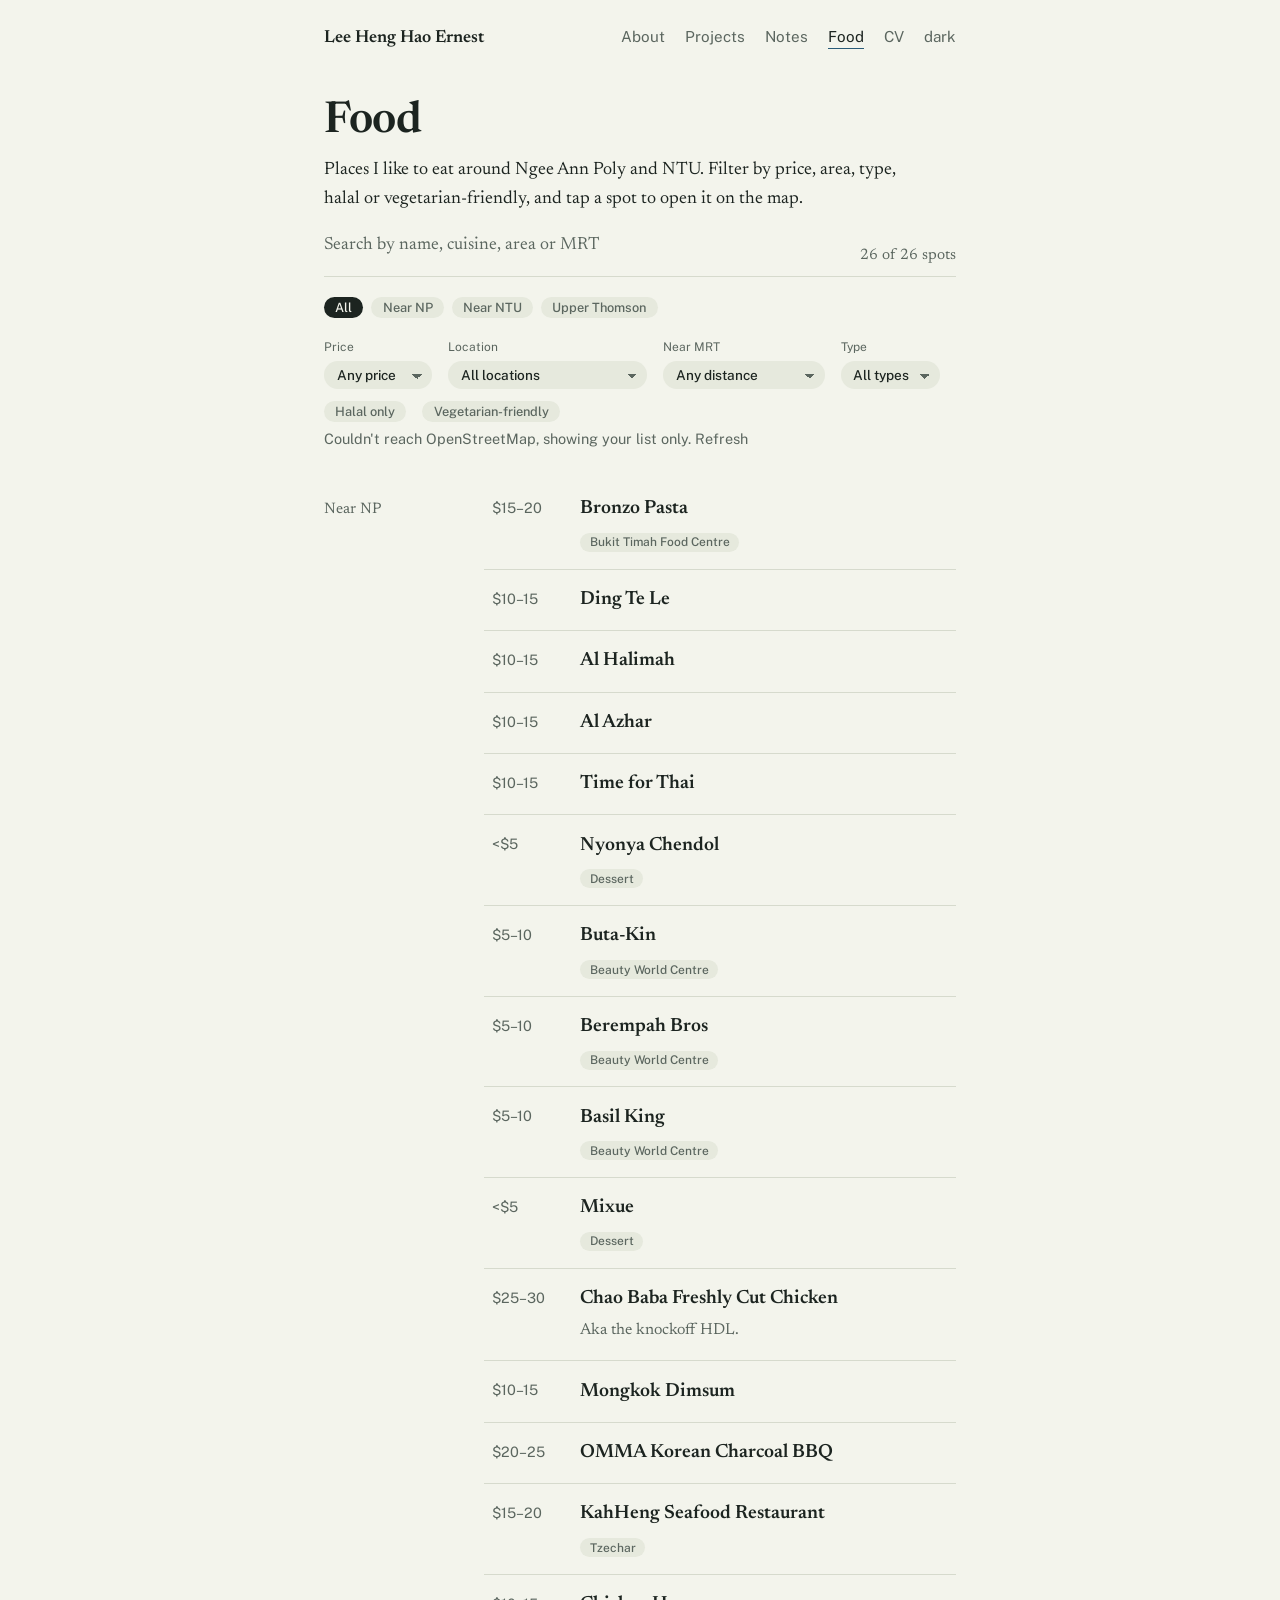
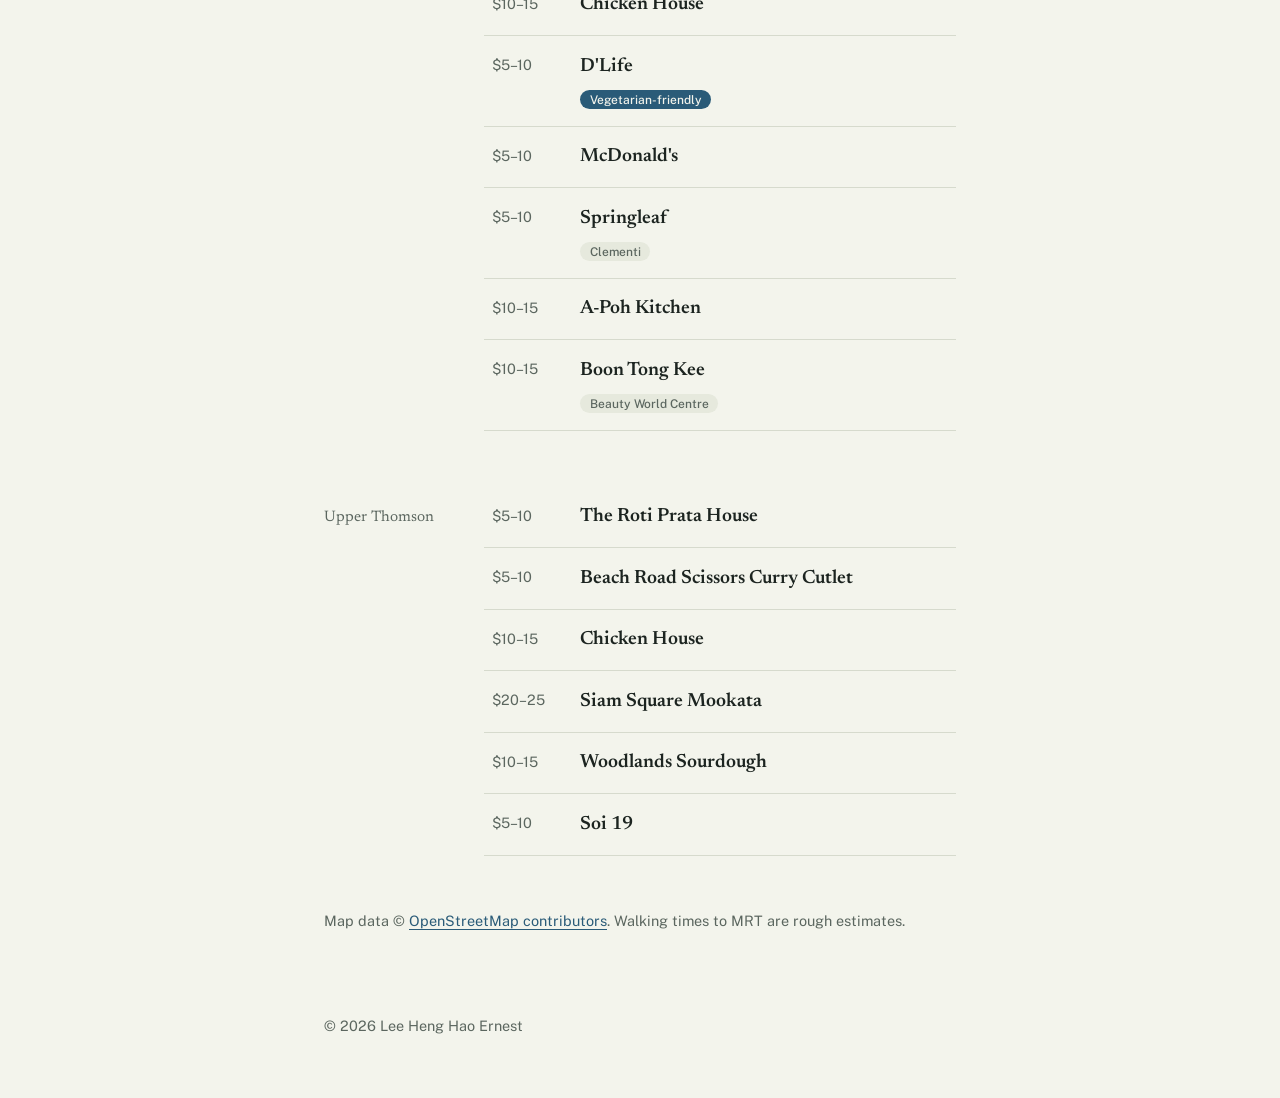
==== food.html @ 2e6ed36f "Update adding food entries" ====
<!doctype html>
<html lang="en">
<head>
  <meta charset="utf-8">
  <meta name="viewport" content="width=device-width, initial-scale=1">
  <title>Food | Lee Heng Hao Ernest</title>
  <meta name="description" content="Places to eat near NP and NTU.">
  <meta name="theme-color" content="#f3f4ec">
  <link rel="stylesheet" href="style.css">

  <!-- Google Fonts -->
  <link rel="preconnect" href="https://fonts.googleapis.com">
  <link rel="preconnect" href="https://fonts.gstatic.com" crossorigin>
  <link href="https://fonts.googleapis.com/css2?family=Newsreader:ital,opsz,wght@0,6..72,400;0,6..72,600;1,6..72,400&family=Public+Sans:wght@400;500&display=swap" rel="stylesheet">

  <script>document.documentElement.classList.add('js');try{var t=localStorage.getItem('theme');if(t)document.documentElement.dataset.theme=t}catch(e){}</script>
</head>
<body>

  <a class="skip" href="#main">Skip to content</a>

  <header class="bar">
    <a class="brand" href="index.html">Lee Heng Hao Ernest</a>
    <nav aria-label="Main">
      <a href="index.html">About</a>
      <a href="projects.html">Projects</a>
      <a href="notes.html">Notes</a>
      <a href="food.html" aria-current="page">Food</a>
      <a href="cv.pdf">CV</a>
      <button id="theme" type="button" class="plain">dark</button>
    </nav>
  </header>

  <main id="main" class="page">
    <h1>Food</h1>
    <p class="lede" data-words>Places I like to eat around Ngee Ann Poly and NTU. Filter by price, area, type, halal or vegetarian-friendly, and tap a spot to open it on the map.</p>

    <div class="search-header tight">
      <div class="search-input-wrapper">
        <input type="text" id="food-search" placeholder="Search by name, cuisine, area or MRT" autocomplete="off">
        <button id="food-clear" type="button" aria-label="Clear search" hidden>&times;</button>
      </div>
      <div id="food-count" class="matches-count" aria-live="polite"></div>
    </div>

    <div class="chips" role="group" aria-label="Near campus">
      <button class="chip" type="button" data-campus="" aria-pressed="true">All</button>
      <button class="chip" type="button" data-campus="np" aria-pressed="false">Near NP</button>
      <button class="chip" type="button" data-campus="ntu" aria-pressed="false">Near NTU</button>
      <button class="chip" type="button" data-campus="ut" aria-pressed="false">Upper Thomson</button>
    </div>

    <div class="filters">
      <label class="field"><span>Price</span><select id="f-price"></select></label>
      <label class="field"><span>Location</span><select id="f-loc"></select></label>
      <label class="field"><span>Near MRT</span><select id="f-mrt"></select></label>
      <label class="field"><span>Type</span><select id="f-type"></select></label>
      <button class="chip" id="food-halal" type="button" aria-pressed="false">Halal only</button>
      <button class="chip" id="food-veg" type="button" aria-pressed="false">Vegetarian-friendly</button>
      <button class="plain" id="food-reset" type="button" hidden>Reset</button>
    </div>


    <p class="count"><span id="food-status"></span> <button class="plain" id="food-refresh" type="button">Refresh</button></p>

    <details id="food-map" hidden>
      <summary>Show map</summary>
      <iframe title="Map of food spots" loading="lazy"></iframe>
    </details>

    <div id="food-list" class="food-list"></div>
    <p class="count">Map data © <a href="https://www.openstreetmap.org/copyright">OpenStreetMap contributors</a>. Walking times to MRT are rough estimates.</p>
  </main>

  <footer class="foot">
    <span>© <span id="yr">2026</span> Lee Heng Hao Ernest</span>
  </footer>

  <script src="main.js" defer></script>
  <script src="food.js" defer></script>
</body>
</html>
---- style.css ----
:root{
  --bg:#f3f4ec;--ink:#1c2420;--mute:#5b665f;--line:#d6dacd;--accent:#2a5b78;--chip:#e6e9dd;
  --serif:'Newsreader',Georgia,'Times New Roman',serif;
  --sans:'Public Sans',system-ui,-apple-system,'Segoe UI',sans-serif;
  color-scheme:light;
}
:root[data-theme=dark]{--bg:#141a17;--ink:#e8ebe2;--mute:#9aa59d;--line:#2b3530;--accent:#8fc1dc;--chip:#1f2823;color-scheme:dark}
@media(prefers-color-scheme:dark){
  :root:not([data-theme=light]){--bg:#141a17;--ink:#e8ebe2;--mute:#9aa59d;--line:#2b3530;--accent:#8fc1dc;--chip:#1f2823;color-scheme:dark}
}

*{box-sizing:border-box}
html{-webkit-text-size-adjust:100%}
body{margin:0;background:var(--bg);color:var(--ink);font:1.125rem/1.65 var(--serif);transition:background .3s,color .3s}
a{color:var(--accent);text-underline-offset:.2em;text-decoration-thickness:1px}
a:hover{text-decoration-thickness:2px}
:focus-visible{outline:2px solid var(--accent);outline-offset:3px;border-radius:2px}
.skip{position:absolute;left:-999px;top:0;background:var(--ink);color:var(--bg);padding:.5rem 1rem;z-index:10}
.skip:focus{left:0}

/* header + footer */
.bar,.page,.foot{max-width:42rem;margin-inline:auto;padding-inline:1.25rem}
.bar{display:flex;justify-content:space-between;align-items:baseline;gap:1rem;padding-block:1.5rem;font-family:var(--sans);font-size:.95rem}
.brand{color:var(--ink);font:600 1.1rem var(--serif);text-decoration:none}
.bar nav{display:flex;gap:1.25rem;align-items:baseline}
.bar nav a{color:var(--mute);text-decoration:none;background:linear-gradient(var(--accent),var(--accent)) 0 100%/0 1px no-repeat;transition:background-size .25s,color .2s}
.bar nav a:hover,.bar nav a[aria-current]{color:var(--ink);background-size:100% 1px}
.plain{font:inherit;color:var(--mute);background:none;border:0;padding:0;cursor:pointer}
.plain:hover{color:var(--ink)}
.foot{padding-block:3rem 4rem;color:var(--mute);font:.9rem var(--sans)}

/* page + transitions */
.page{padding-block:1rem 2rem;animation:in .4s ease backwards}
@keyframes in{from{opacity:0}}
.leaving .page{opacity:0;transform:translateY(-8px);transition:opacity .2s,transform .2s}

/* type */
h1{font-size:clamp(2rem,6vw,2.75rem);line-height:1.15;margin:.5rem 0;font-weight:600;letter-spacing:-.01em}
h2{font-size:1.3rem;font-weight:600;margin:2.75rem 0 .75rem}
h3{font-size:1.2rem;font-weight:600;margin:0}
p{margin:.5rem 0}
ul{padding-left:1.25rem;margin:.5rem 0}
li{margin:.25rem 0}
.lede{max-width:36rem}
.native{color:var(--mute);margin:0}
.links{display:flex;flex-wrap:wrap;gap:.25rem 1.25rem;font-family:var(--sans);font-size:.95rem}
.count{color:var(--mute);font:.9rem var(--sans)}

/* intro */
.intro{display:flex;justify-content:space-between;align-items:center;gap:1.5rem;margin-top:1rem}
.avatar{width:7.5rem;height:7.5rem;border-radius:50%;object-fit:cover;flex:none}
.hello{font:inherit;color:var(--accent);background:none;border:0;padding:0;cursor:pointer;border-bottom:2px dotted currentColor}
.hello.swap{animation:swap .35s}
@keyframes swap{50%{opacity:0;transform:translateY(-6px)}}

/* chips */
.chips{display:flex;flex-wrap:wrap;gap:.5rem}
.chip{font:500 .8rem var(--sans);padding:.2rem .7rem;border-radius:999px;background:var(--chip);color:var(--mute);border:0;cursor:pointer;text-decoration:none;transition:background .2s,color .2s}
.chip:hover{color:var(--ink)}
.chip[aria-pressed=true]{background:var(--ink);color:var(--bg)}

/* project rows */
.rows{margin-top:.5rem}
.row{position:relative;display:grid;grid-template-columns:3.25rem 1fr;gap:0 1rem;padding:1.1rem 0;border-top:1px solid var(--line);transition:padding-left .25s}
.row:last-child{border-bottom:1px solid var(--line)}
.row::before{content:"";position:absolute;left:0;top:1.1rem;bottom:1.1rem;width:2px;background:var(--accent);transform:scaleY(0);transition:transform .25s}
.row:hover{padding-left:.75rem}
.row:hover::before{transform:scaleY(1)}
.yr{font:.85rem var(--sans);color:var(--mute);padding-top:.4rem}
.row h3 a{color:var(--ink);text-decoration:none}
.row h3 a::after{content:"";position:absolute;inset:0}
.row p{color:var(--mute);font-size:1rem;margin:.15rem 0}
.row .meta{position:relative;display:flex;flex-wrap:wrap;gap:.4rem;margin-top:.6rem}

@media(max-width:34rem){
  .intro{flex-direction:column-reverse;align-items:flex-start}
  .row{grid-template-columns:1fr}
  .yr{padding:0}
}
/* reveals (only hidden when JS is running) */
.line{display:block;overflow:hidden;padding-bottom:.14em;margin-bottom:-.14em}
.rise{display:block;transform-origin:left bottom}
.js .line:not(.in)>.rise{opacity:0;transform:translateY(110%) skewY(10deg)}
.line.in>.rise{animation:rise .9s cubic-bezier(.2,.7,.2,1) both}
@keyframes rise{from{opacity:0;transform:translateY(110%) skewY(10deg)}}
.js [data-words]:not(.in) .w{opacity:0}
[data-words].in .w{animation:fade .6s ease var(--d,0s) both}
@keyframes fade{from{opacity:0}}
.js .row:not(.in){opacity:0}
.row.in{animation:slide .8s cubic-bezier(.2,.7,.2,1) var(--d,0s) both}
@keyframes slide{from{opacity:0;transform:translateX(-50px)}}
ul.reveal{list-style:none;padding-left:1.4rem}
ul.reveal li{position:relative}
ul.reveal li::before{content:"*";position:absolute;left:-1.3rem;top:.15em;color:var(--accent);font-weight:600}
.js ul.reveal:not(.in) li{opacity:0}
ul.reveal.in li{animation:fade .6s ease var(--d,0s) both}

/* custom cursor (fine pointers only) */
.cursor{position:fixed;left:0;top:0;z-index:50;pointer-events:none;mix-blend-mode:difference;opacity:0;transition:opacity .2s}
.cursor.on{opacity:1}
.cursor span{display:block;width:14px;height:14px;margin:-7px 0 0 -7px;border-radius:50%;background:#fff;transition:transform .25s cubic-bezier(.2,.7,.2,1)}
.cursor.hover span{transform:scale(3)}
.cursor.down span{transform:scale(.7)}
.has-cursor,.has-cursor *{cursor:none!important}

@media(prefers-reduced-motion:reduce){
  *,*::before{animation:none!important;transition:none!important}
}

/* --- Notes Minimalist List Layout --- */
.search-header {
  display: flex;
  justify-content: space-between;
  align-items: flex-end;
  border-bottom: 1px solid var(--line);
  padding-bottom: 0.5rem;
  margin-bottom: 3rem;
  gap: 1rem;
}

.search-input-wrapper {
  flex: 1;
  position: relative;
  display: flex;
  align-items: center;
}

.search-input-wrapper input {
  width: 100%;
  border: none;
  background: transparent;
  font: inherit;
  font-size: 1.1rem;
  color: var(--ink);
  padding: 0.5rem 2rem 0.5rem 0;
  outline: none;
}

.search-input-wrapper input::placeholder {
  color: var(--mute);
}

#clear-search {
  position: absolute;
  right: 0;
  background: none;
  border: none;
  color: var(--accent);
  font-size: 1.5rem;
  cursor: pointer;
  line-height: 1;
}

.matches-count {
  color: var(--mute);
  font-size: 0.95rem;
  white-space: nowrap;
}

.level-group {
  display: grid;
  grid-template-columns: 8rem 1fr;
  gap: 2rem;
  margin-bottom: 3.5rem;
  align-items: baseline;
}

.level-sidebar {
  color: var(--mute);
  font-size: 0.95rem;
}

.level-content {
  display: flex;
  flex-direction: column;
}

.note-row {
  display: grid;
  grid-template-columns: 6rem 1fr auto;
  gap: 1.5rem;
  padding: 0.85rem 0.5rem;
  text-decoration: none;
  color: var(--ink);
  border-bottom: 1px solid transparent;
  transition: padding-left 0.2s, background 0.2s;
}

.note-row:hover {
  padding-left: 1rem;
  background: var(--chip);
  border-radius: 4px;
}

.note-row .code {
  color: var(--mute);
  font-family: var(--sans);
  font-size: 0.95rem;
}

.note-row .title {
  font-weight: 500;
}

.note-row .badge-text {
  color: var(--mute);
  font-family: var(--sans);
  font-size: 0.85rem;
}

.no-results {
  color: var(--mute);
  font-style: italic;
}

@media(max-width: 38rem) {
  .search-header {
    flex-direction: column;
    align-items: flex-start;
  }
  .level-group {
    grid-template-columns: 1fr;
    gap: 1rem;
  }
  .note-row {
    grid-template-columns: 4.5rem 1fr auto;
    gap: 0.75rem;
  }
}
/* --- Food page --- */
.search-header.tight{margin-bottom:1.25rem}
#food-clear{position:absolute;right:0;background:none;border:none;color:var(--accent);font-size:1.5rem;cursor:pointer;line-height:1}
.filters{display:flex;flex-wrap:wrap;align-items:flex-end;gap:.75rem 1rem;margin:1.25rem 0 .5rem;font-family:var(--sans)}
.field{display:flex;flex-direction:column;gap:.2rem;font-size:.75rem;color:var(--mute)}
.field select{appearance:none;-webkit-appearance:none;font:500 .85rem var(--sans);color:var(--ink);background-color:var(--chip);
  background-image:linear-gradient(45deg,transparent 50%,var(--mute) 50%),linear-gradient(135deg,var(--mute) 50%,transparent 50%);
  background-position:calc(100% - 15px) 55%,calc(100% - 10px) 55%;background-size:5px 5px;background-repeat:no-repeat;
  border:0;border-radius:999px;padding:.35rem 1.9rem .35rem .8rem;cursor:pointer;max-width:100%}
#food-halal{align-self:flex-end}
.food-list{margin-top:2rem}
.spot{position:relative;display:grid;grid-template-columns:4.5rem 1fr;gap:0 1rem;padding:.9rem .5rem;border-bottom:1px solid var(--line);transition:padding-left .25s,background .2s}
.spot:hover{padding-left:1rem;background:var(--chip);border-radius:4px}
.spot .pr{font:.9rem var(--sans);color:var(--mute);padding-top:.35rem}
.spot h3 a{color:var(--ink);text-decoration:none}
.spot h3 a::after{content:"";position:absolute;inset:0}
.spot p{color:var(--mute);font-size:1rem;margin:.15rem 0}
.spot .meta{position:relative;display:flex;flex-wrap:wrap;gap:.4rem;margin-top:.5rem}
.tag{font:500 .75rem var(--sans);padding:.15rem .6rem;border-radius:999px;background:var(--chip);color:var(--mute)}
.spot:hover .tag{background:var(--bg)}
.tag.halal{background:var(--accent);color:var(--bg)}
#food-map{margin:1rem 0}
#food-map summary{cursor:pointer;font:.95rem var(--sans);color:var(--accent)}
#food-map iframe{width:100%;height:420px;border:1px solid var(--line);border-radius:4px;margin-top:.75rem}
@media(max-width:34rem){.spot{grid-template-columns:1fr}.spot .pr{padding:0}}
.tag.veg{background:var(--accent);color:var(--bg)}
a.tag{text-decoration:none}a.tag:hover{color:var(--ink)}
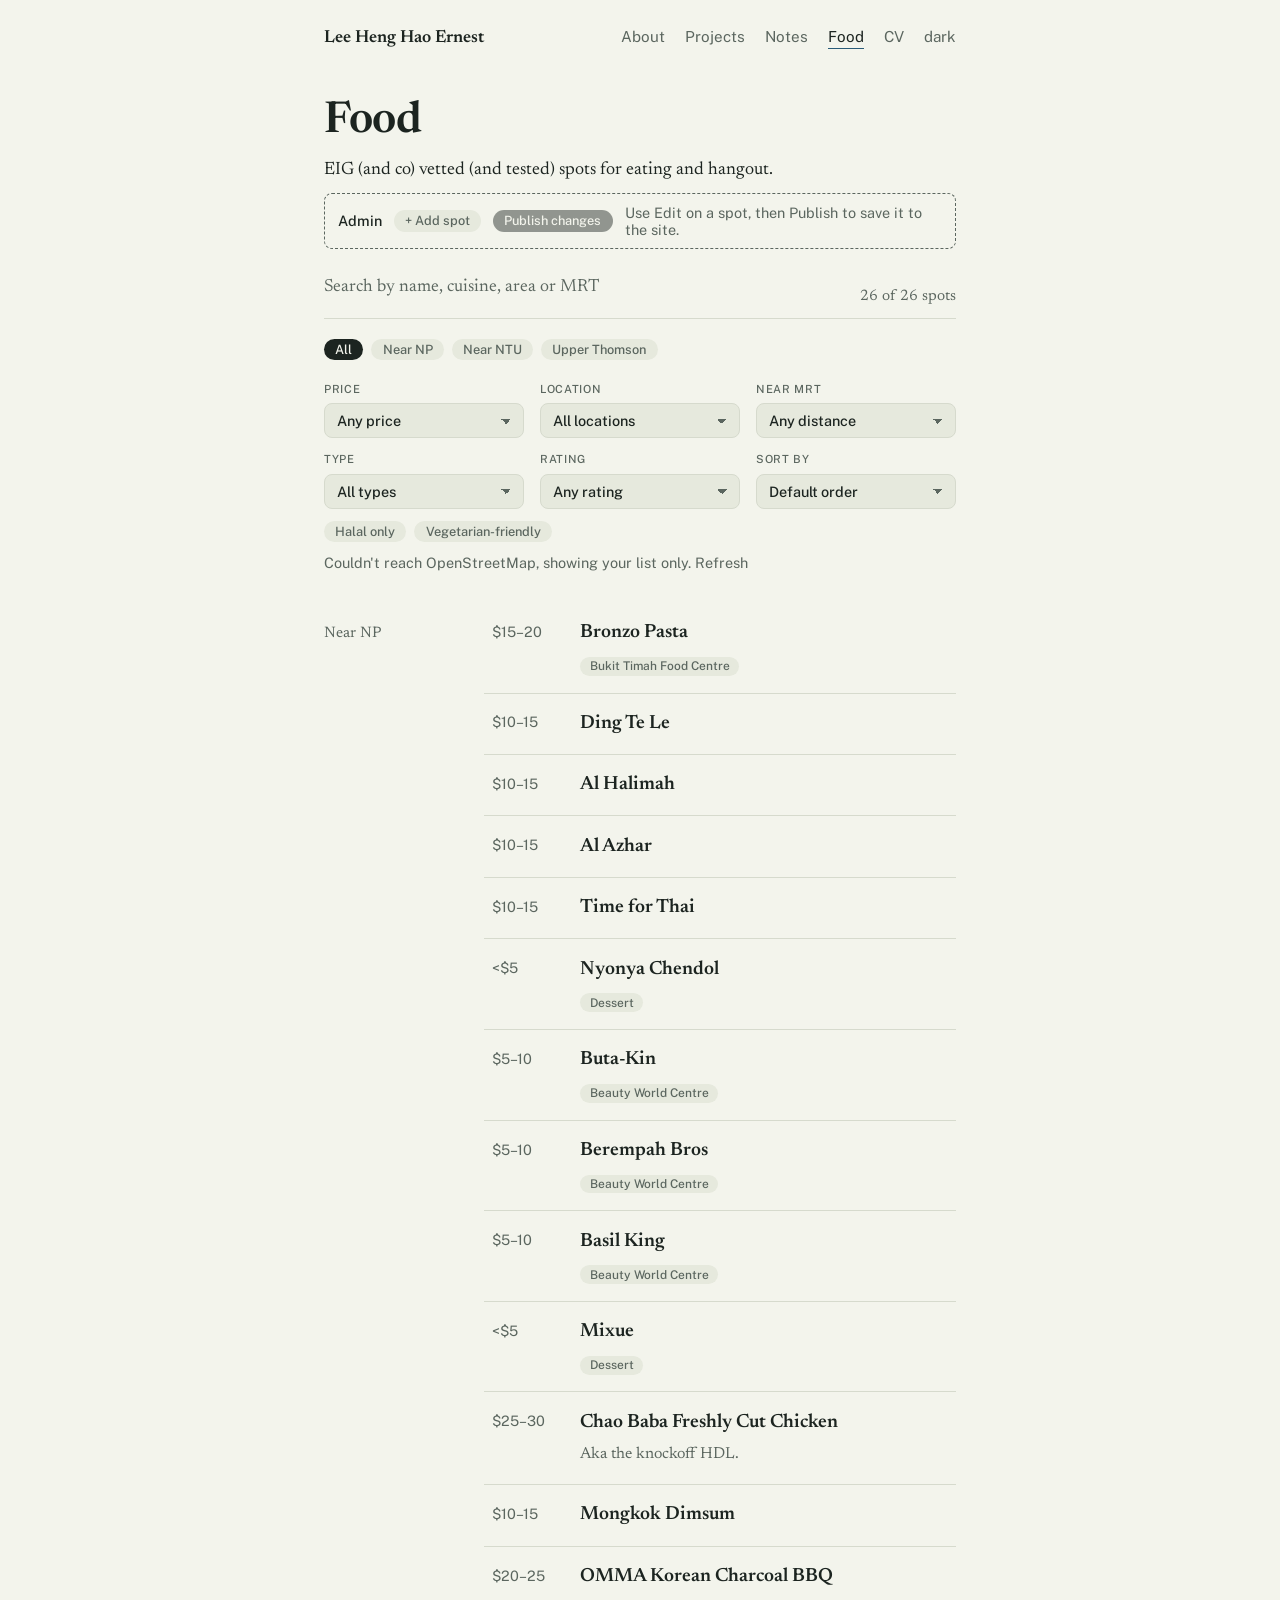
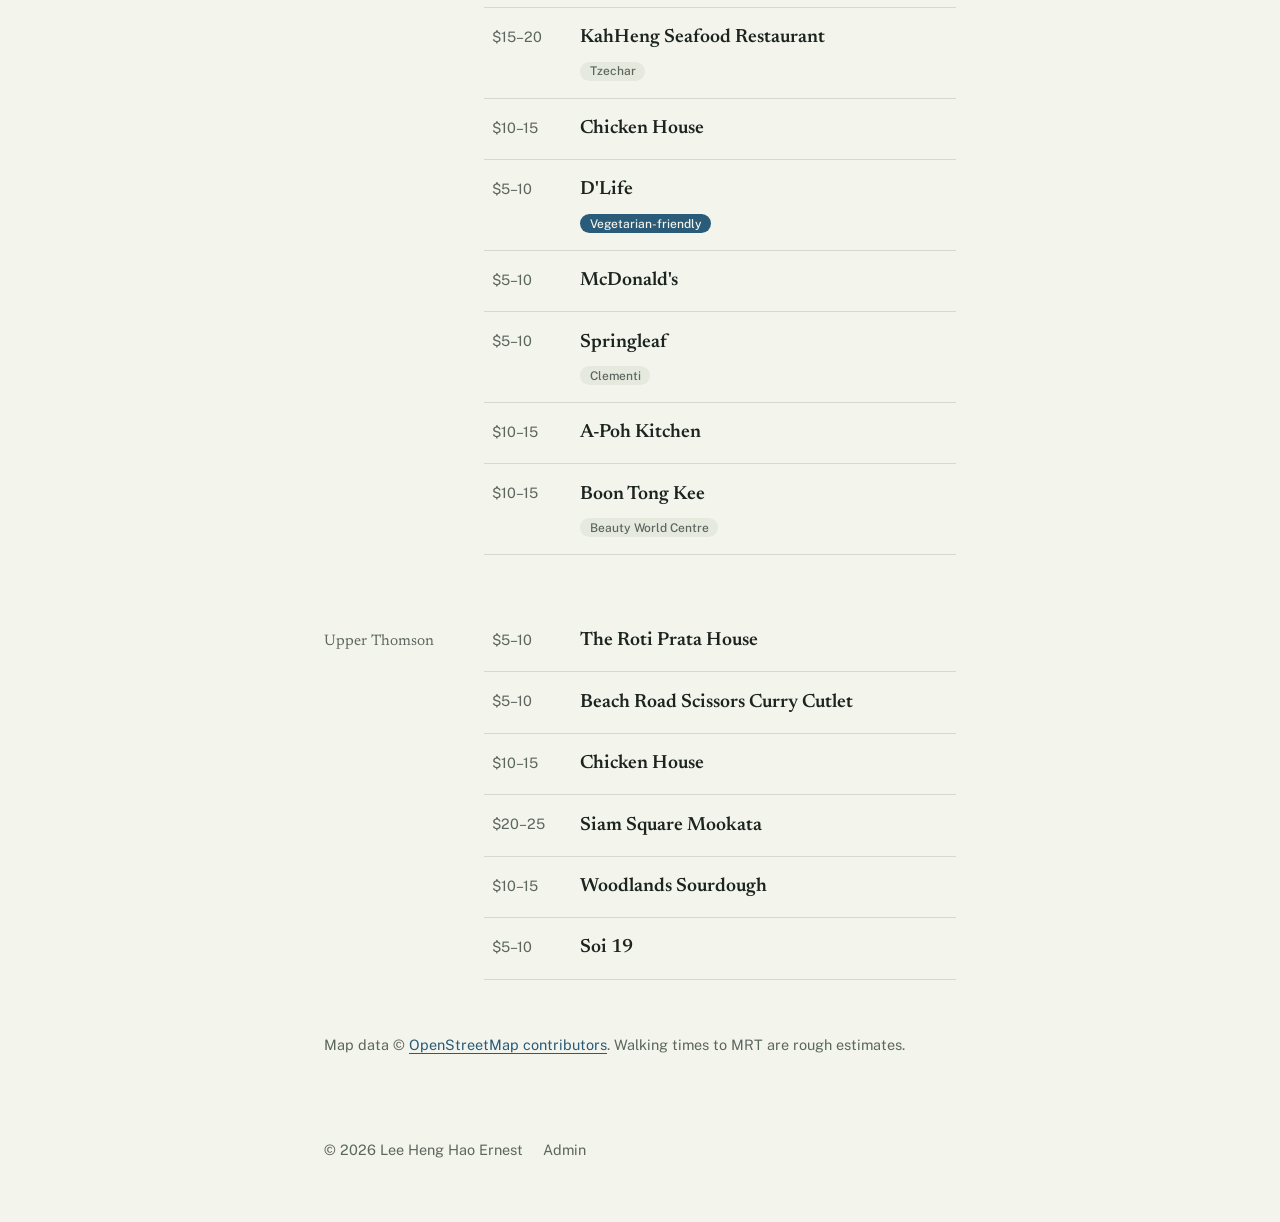
==== commit 16576283: "fixing bugs" ====
--- a/food.html
+++ b/food.html
@@ -4,7 +4,7 @@
   <meta charset="utf-8">
   <meta name="viewport" content="width=device-width, initial-scale=1">
   <title>Food | Lee Heng Hao Ernest</title>
-  <meta name="description" content="Places to eat near NP and NTU.">
+  <meta name="description" content="EIG (and co) vetted spots for eating and hangout.">
   <meta name="theme-color" content="#f3f4ec">
   <link rel="stylesheet" href="style.css">
 
@@ -12,6 +12,58 @@
   <link rel="preconnect" href="https://fonts.googleapis.com">
   <link rel="preconnect" href="https://fonts.gstatic.com" crossorigin>
   <link href="https://fonts.googleapis.com/css2?family=Newsreader:ital,opsz,wght@0,6..72,400;0,6..72,600;1,6..72,400&family=Public+Sans:wght@400;500&display=swap" rel="stylesheet">
+
+  <style>
+    /* Food page styles live here so they always load with the page */
+    .search-header.tight{margin-bottom:1.25rem}
+    #food-clear{position:absolute;right:0;background:none;border:0;color:var(--accent);font-size:1.5rem;cursor:pointer;line-height:1}
+    .filters{display:grid;grid-template-columns:repeat(auto-fill,minmax(10.5rem,1fr));gap:.75rem 1rem;align-items:end;margin:1.25rem 0 .75rem;font-family:var(--sans)}
+    .field{display:flex;flex-direction:column;gap:.3rem;min-width:0}
+    .field>span{font-size:.7rem;font-weight:500;letter-spacing:.06em;text-transform:uppercase;color:var(--mute)}
+    .field select{appearance:none;-webkit-appearance:none;width:100%;font:500 .9rem var(--sans);color:var(--ink);background-color:var(--chip);
+      background-image:linear-gradient(45deg,transparent 50%,var(--mute) 50%),linear-gradient(135deg,var(--mute) 50%,transparent 50%);
+      background-position:calc(100% - 17px) 52%,calc(100% - 12px) 52%;background-size:5px 5px;background-repeat:no-repeat;
+      border:1px solid var(--line);border-radius:8px;padding:.5rem 2rem .5rem .75rem;cursor:pointer;text-overflow:ellipsis}
+    .field select:hover{border-color:var(--mute)}
+    .toggles{display:flex;flex-wrap:wrap;gap:.5rem;align-items:center;margin-bottom:.75rem}
+    .count button{font-size:inherit}
+    .food-list{margin-top:2rem}
+    .spot{position:relative;display:grid;grid-template-columns:4.5rem 1fr;gap:0 1rem;padding:.9rem .5rem;border-bottom:1px solid var(--line);transition:padding-left .25s,background .2s}
+    .spot:hover{padding-left:1rem;background:var(--chip);border-radius:4px}
+    .spot .pr{font:.9rem var(--sans);color:var(--mute);padding-top:.35rem}
+    .spot h3 a{color:var(--ink);text-decoration:none}
+    .spot h3 a::after{content:"";position:absolute;inset:0}
+    .spot p{color:var(--mute);font-size:1rem;margin:.15rem 0}
+    .spot .meta{position:relative;display:flex;flex-wrap:wrap;gap:.4rem;margin-top:.5rem}
+    .tag{font:500 .75rem var(--sans);padding:.15rem .6rem;border-radius:999px;background:var(--chip);color:var(--mute);border:0}
+    .spot:hover .tag{background:var(--bg)}
+    .tag.halal,.tag.veg{background:var(--accent);color:var(--bg)}
+    a.tag{text-decoration:none}a.tag:hover,button.tag:hover{color:var(--ink)}
+    button.tag{cursor:pointer;border:1px dashed var(--mute)}
+    .stars{display:inline-block;margin-left:.6rem;font-size:.95rem;letter-spacing:.05em;vertical-align:.1em;white-space:nowrap;
+      background:linear-gradient(90deg,var(--accent) calc(var(--r)/5*100%),color-mix(in srgb,var(--mute) 40%,transparent) 0);
+      -webkit-background-clip:text;background-clip:text;color:transparent;-webkit-text-fill-color:transparent}
+    #food-map{margin:1rem 0}
+    #food-map summary{cursor:pointer;font:.95rem var(--sans);color:var(--accent)}
+    #food-map iframe{width:100%;height:420px;border:1px solid var(--line);border-radius:4px;margin-top:.75rem}
+    /* admin */
+    .admin-bar{display:flex;flex-wrap:wrap;gap:.5rem .75rem;align-items:center;border:1px dashed var(--mute);border-radius:8px;padding:.6rem .8rem;margin:0 0 1rem;font:.9rem var(--sans)}
+    .admin-bar b{font-weight:500}
+    .admin-bar .chip.primary{background:var(--ink);color:var(--bg)}
+    .admin-bar .chip:disabled{opacity:.45;cursor:default}
+    #admin-msg{color:var(--mute);flex:1 1 14rem}
+    dialog{width:min(30rem,92vw);background:var(--bg);color:var(--ink);border:1px solid var(--line);border-radius:10px;padding:1.25rem 1.5rem;font-family:var(--sans)}
+    dialog::backdrop{background:rgba(0,0,0,.5)}
+    dialog h2{font:600 1.2rem var(--serif);margin:0 0 1rem}
+    .fld{display:block;margin:.6rem 0;font-size:.75rem;font-weight:500;color:var(--mute)}
+    .fld input,.fld select,.fld textarea{display:block;width:100%;margin-top:.25rem;font:400 .95rem var(--sans);color:var(--ink);background:var(--chip);border:1px solid var(--line);border-radius:6px;padding:.45rem .6rem}
+    .fld textarea{resize:vertical;min-height:3.5rem}
+    .two{display:grid;grid-template-columns:1fr 1fr;gap:0 .75rem}
+    .dlg-actions{display:flex;gap:.5rem;margin-top:1rem;align-items:center}
+    .dlg-actions .sp{flex:1}
+    .has-cursor dialog,.has-cursor dialog *{cursor:auto!important}
+    @media(max-width:34rem){.spot{grid-template-columns:1fr}.spot .pr{padding:0}.two{grid-template-columns:1fr}}
+  </style>
 
   <script>document.documentElement.classList.add('js');try{var t=localStorage.getItem('theme');if(t)document.documentElement.dataset.theme=t}catch(e){}</script>
 </head>
@@ -33,7 +85,14 @@
 
   <main id="main" class="page">
     <h1>Food</h1>
-    <p class="lede" data-words>Places I like to eat around Ngee Ann Poly and NTU. Filter by price, area, type, halal or vegetarian-friendly, and tap a spot to open it on the map.</p>
+    <p class="lede" data-words>EIG (and co) vetted (and tested) spots for eating and hangout.</p>
+
+    <div id="admin-bar" class="admin-bar" hidden>
+      <b>Admin</b>
+      <button class="chip" id="add-spot" type="button">+ Add spot</button>
+      <button class="chip primary" id="publish" type="button" disabled>Publish changes</button>
+      <span id="admin-msg" aria-live="polite">Use Edit on a spot, then Publish to save it to the site.</span>
+    </div>
 
     <div class="search-header tight">
       <div class="search-input-wrapper">
@@ -43,7 +102,7 @@
       <div id="food-count" class="matches-count" aria-live="polite"></div>
     </div>
 
-    <div class="chips" role="group" aria-label="Near campus">
+    <div class="chips" role="group" aria-label="Area">
       <button class="chip" type="button" data-campus="" aria-pressed="true">All</button>
       <button class="chip" type="button" data-campus="np" aria-pressed="false">Near NP</button>
       <button class="chip" type="button" data-campus="ntu" aria-pressed="false">Near NTU</button>
@@ -55,11 +114,14 @@
       <label class="field"><span>Location</span><select id="f-loc"></select></label>
       <label class="field"><span>Near MRT</span><select id="f-mrt"></select></label>
       <label class="field"><span>Type</span><select id="f-type"></select></label>
+      <label class="field"><span>Rating</span><select id="f-rating"></select></label>
+      <label class="field"><span>Sort by</span><select id="f-sort"></select></label>
+    </div>
+    <div class="toggles">
       <button class="chip" id="food-halal" type="button" aria-pressed="false">Halal only</button>
       <button class="chip" id="food-veg" type="button" aria-pressed="false">Vegetarian-friendly</button>
-      <button class="plain" id="food-reset" type="button" hidden>Reset</button>
+      <button class="plain" id="food-reset" type="button" hidden>Reset filters</button>
     </div>
-
 
     <p class="count"><span id="food-status"></span> <button class="plain" id="food-refresh" type="button">Refresh</button></p>
 
@@ -72,8 +134,39 @@
     <p class="count">Map data © <a href="https://www.openstreetmap.org/copyright">OpenStreetMap contributors</a>. Walking times to MRT are rough estimates.</p>
   </main>
 
+  <dialog id="spot-dlg">
+    <form id="spot-form" method="dialog">
+      <h2 id="sd-title">Edit spot</h2>
+      <label class="fld">Name<input id="sd-name" type="text" required></label>
+      <div class="two">
+        <label class="fld">Area<select id="sd-campus"><option value="np">Near NP</option><option value="ntu">Near NTU</option><option value="ut">Upper Thomson</option><option value="other">Elsewhere</option></select></label>
+        <label class="fld">Price (e.g. 10-15 or &lt;5)<input id="sd-price" type="text" required></label>
+      </div>
+      <div class="two">
+        <label class="fld">Location<input id="sd-location" type="text" placeholder="e.g. Beauty World Centre"></label>
+        <label class="fld">Type<input id="sd-type" type="text" placeholder="e.g. Dessert, Tzechar"></label>
+      </div>
+      <div class="two">
+        <label class="fld">Rating<select id="sd-rating"><option value="">Not rated</option><option value="5">5 stars</option><option value="4.5">4.5 stars</option><option value="4">4 stars</option><option value="3.5">3.5 stars</option><option value="3">3 stars</option><option value="2.5">2.5 stars</option><option value="2">2 stars</option><option value="1.5">1.5 stars</option><option value="1">1 star</option><option value="0.5">0.5 stars</option></select></label>
+        <label class="fld">Google Maps link (optional)<input id="sd-maps" type="url" placeholder="https://…"></label>
+      </div>
+      <div class="two">
+        <label class="fld">Halal<select id="sd-halal"><option value="">Auto (from map data)</option><option value="y">Yes</option><option value="n">No</option></select></label>
+        <label class="fld">Vegetarian-friendly<select id="sd-veg"><option value="">Auto (from map data)</option><option value="y">Yes</option><option value="n">No</option></select></label>
+      </div>
+      <label class="fld">Notes<textarea id="sd-notes"></textarea></label>
+      <div class="dlg-actions">
+        <button class="chip" id="sd-del" type="button" hidden>Delete</button>
+        <span class="sp"></span>
+        <button class="chip" id="sd-cancel" type="button">Cancel</button>
+        <button class="chip primary" type="submit" style="background:var(--ink);color:var(--bg)">Save</button>
+      </div>
+    </form>
+  </dialog>
+
   <footer class="foot">
     <span>© <span id="yr">2026</span> Lee Heng Hao Ernest</span>
+    <button class="plain" id="admin-link" type="button" style="margin-left:1rem">Admin</button>
   </footer>
 
   <script src="main.js" defer></script>
--- a/style.css
+++ b/style.css
@@ -227,30 +227,3 @@
     gap: 0.75rem;
   }
 }
-/* --- Food page --- */
-.search-header.tight{margin-bottom:1.25rem}
-#food-clear{position:absolute;right:0;background:none;border:none;color:var(--accent);font-size:1.5rem;cursor:pointer;line-height:1}
-.filters{display:flex;flex-wrap:wrap;align-items:flex-end;gap:.75rem 1rem;margin:1.25rem 0 .5rem;font-family:var(--sans)}
-.field{display:flex;flex-direction:column;gap:.2rem;font-size:.75rem;color:var(--mute)}
-.field select{appearance:none;-webkit-appearance:none;font:500 .85rem var(--sans);color:var(--ink);background-color:var(--chip);
-  background-image:linear-gradient(45deg,transparent 50%,var(--mute) 50%),linear-gradient(135deg,var(--mute) 50%,transparent 50%);
-  background-position:calc(100% - 15px) 55%,calc(100% - 10px) 55%;background-size:5px 5px;background-repeat:no-repeat;
-  border:0;border-radius:999px;padding:.35rem 1.9rem .35rem .8rem;cursor:pointer;max-width:100%}
-#food-halal{align-self:flex-end}
-.food-list{margin-top:2rem}
-.spot{position:relative;display:grid;grid-template-columns:4.5rem 1fr;gap:0 1rem;padding:.9rem .5rem;border-bottom:1px solid var(--line);transition:padding-left .25s,background .2s}
-.spot:hover{padding-left:1rem;background:var(--chip);border-radius:4px}
-.spot .pr{font:.9rem var(--sans);color:var(--mute);padding-top:.35rem}
-.spot h3 a{color:var(--ink);text-decoration:none}
-.spot h3 a::after{content:"";position:absolute;inset:0}
-.spot p{color:var(--mute);font-size:1rem;margin:.15rem 0}
-.spot .meta{position:relative;display:flex;flex-wrap:wrap;gap:.4rem;margin-top:.5rem}
-.tag{font:500 .75rem var(--sans);padding:.15rem .6rem;border-radius:999px;background:var(--chip);color:var(--mute)}
-.spot:hover .tag{background:var(--bg)}
-.tag.halal{background:var(--accent);color:var(--bg)}
-#food-map{margin:1rem 0}
-#food-map summary{cursor:pointer;font:.95rem var(--sans);color:var(--accent)}
-#food-map iframe{width:100%;height:420px;border:1px solid var(--line);border-radius:4px;margin-top:.75rem}
-@media(max-width:34rem){.spot{grid-template-columns:1fr}.spot .pr{padding:0}}
-.tag.veg{background:var(--accent);color:var(--bg)}
-a.tag{text-decoration:none}a.tag:hover{color:var(--ink)}
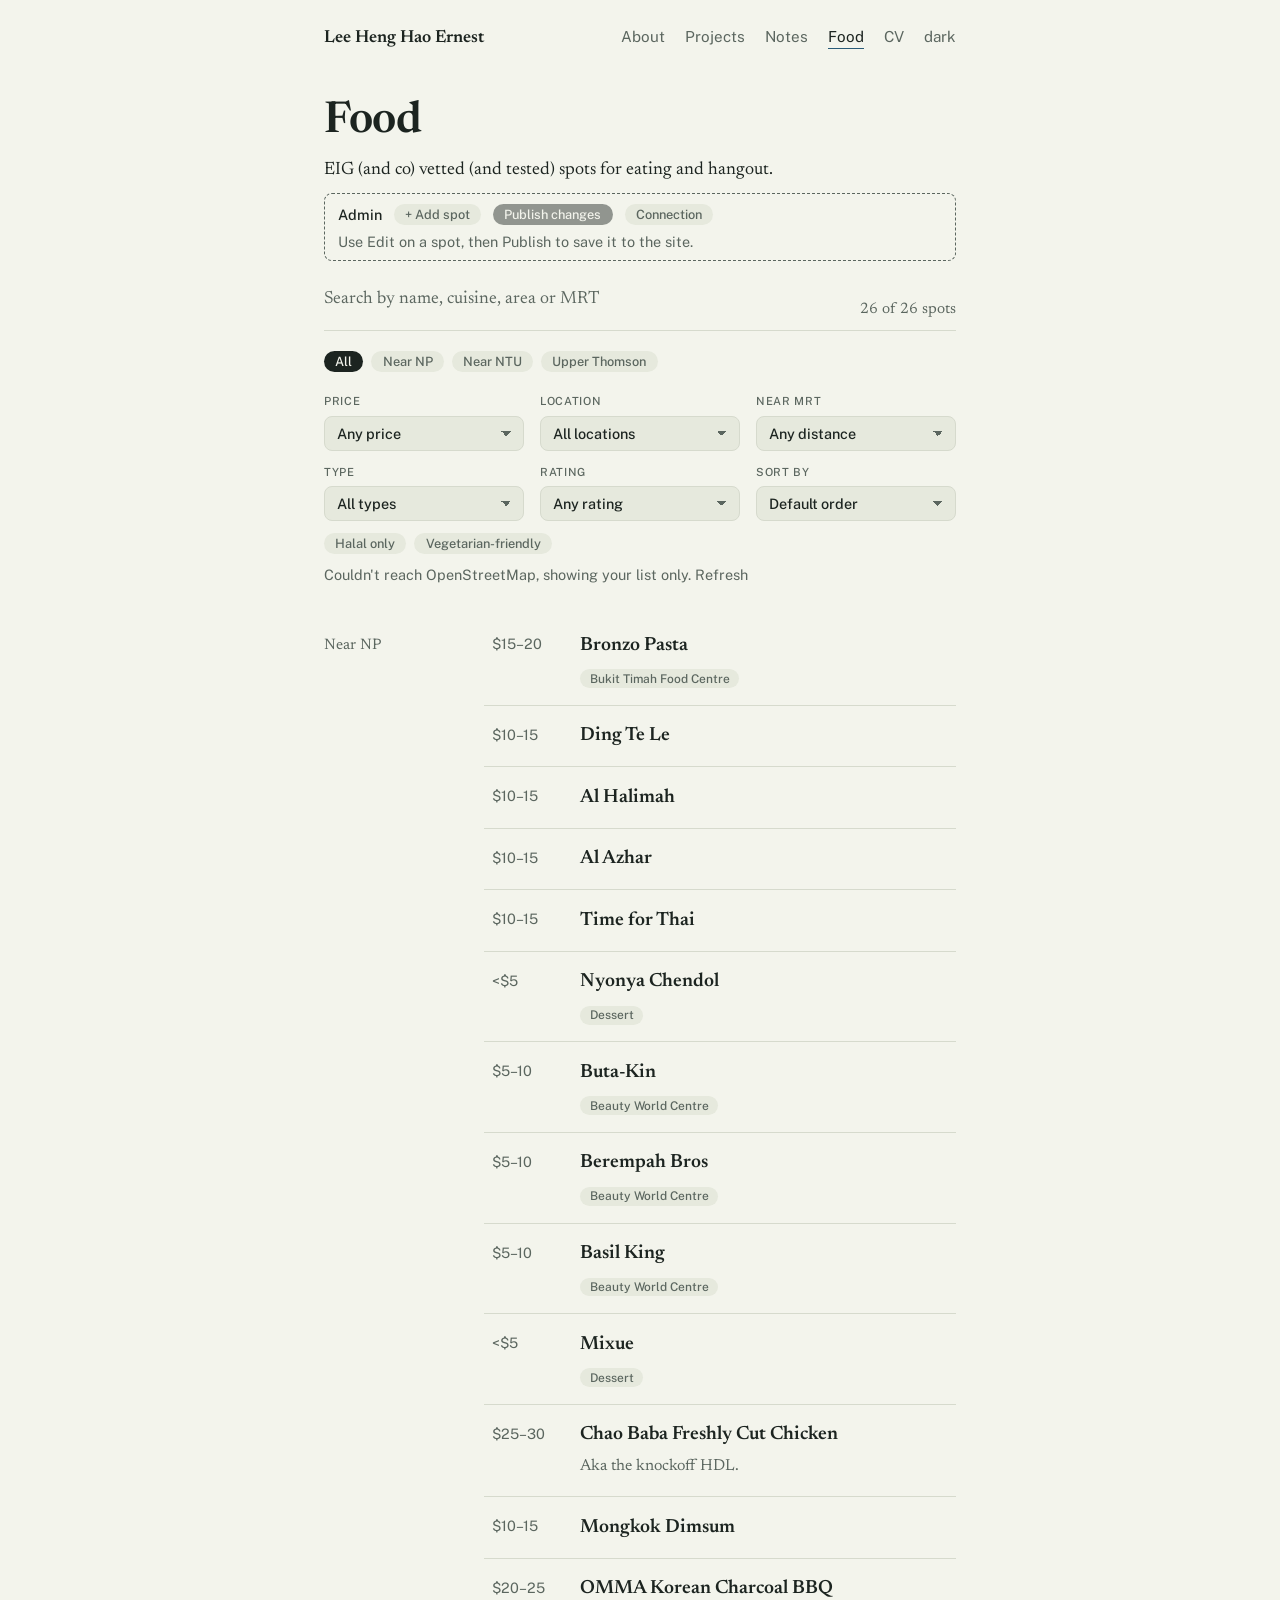
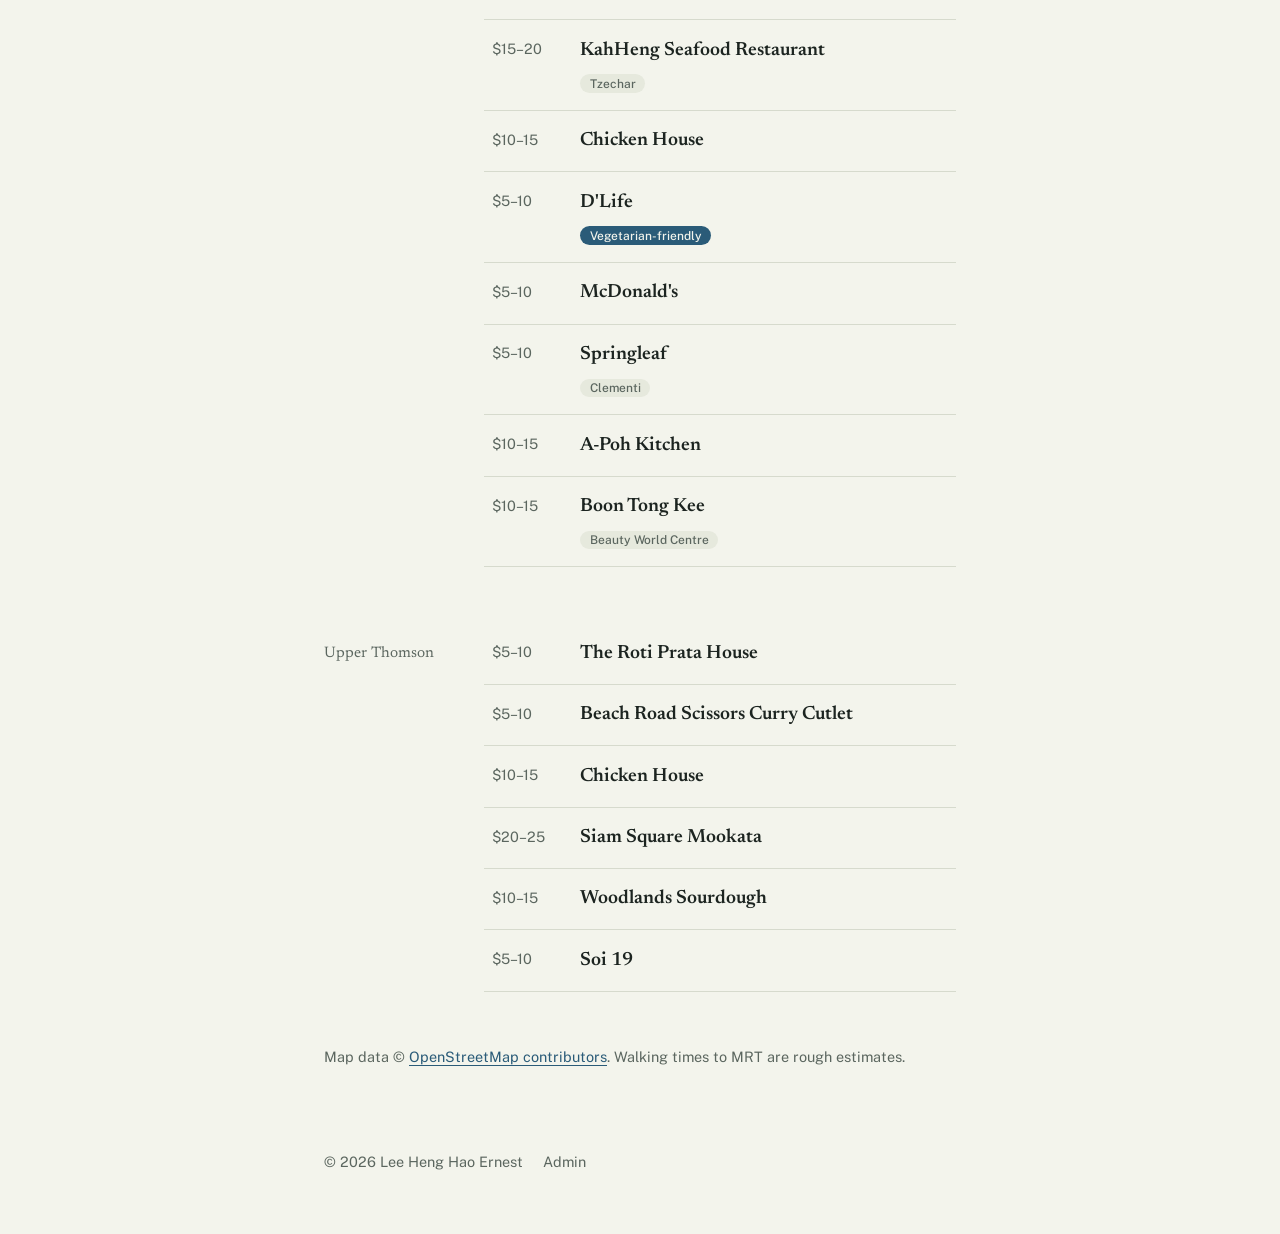
==== commit 673e8713: "fix bug" ====
--- a/food.html
+++ b/food.html
@@ -91,6 +91,7 @@
       <b>Admin</b>
       <button class="chip" id="add-spot" type="button">+ Add spot</button>
       <button class="chip primary" id="publish" type="button" disabled>Publish changes</button>
+      <button class="chip" id="admin-repo" type="button">Connection</button>
       <span id="admin-msg" aria-live="polite">Use Edit on a spot, then Publish to save it to the site.</span>
     </div>
 
